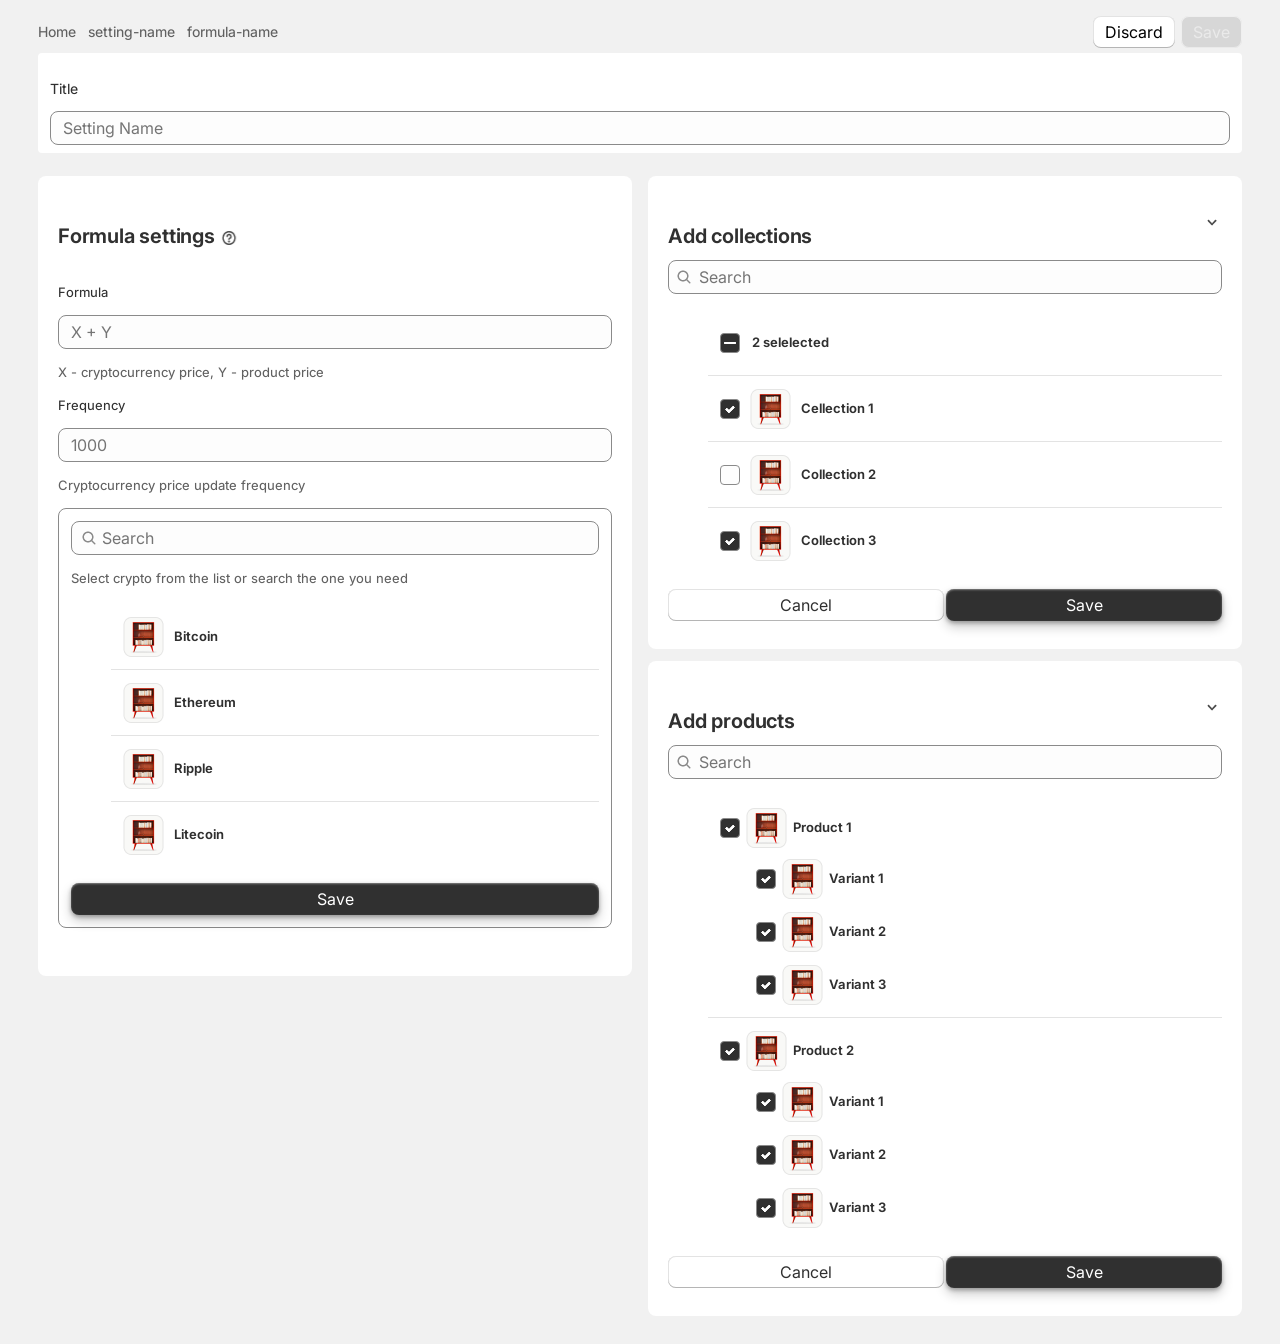
==== formula.html @ 6188654a "feat: зроблено дві сторінки" ====
<!DOCTYPE html>
<html lang="en">
  <head>
    <meta charset="UTF-8" />
    <meta name="viewport" content="width=device-width, initial-scale=1.0" />
    <link rel="stylesheet" href="resources/reset.css" />
    <link rel="stylesheet" href="resources/styles.css" />
    <link
      href="https://fonts.googleapis.com/css2?family=Inter:ital,opsz,wght@0,14..32,100..900;1,14..32,100..900&display=swap"
      rel="stylesheet"
    />
    <title>Formula</title>
  </head>
  <body>
    <div class="container">
      <header class="wrapper">
        <nav class="headers-wrapper">
          <a href="index.html" class="headers">Home</a>
          <a href="settings.html" class="headers">setting-name</a>
          <a href="formula.html" class="headers">formula-name</a>
        </nav>
        <div class="btn-wrapper">
          <button class="btn">Discard</button>
          <button class="btn disabled" disabled>Save</button>
        </div>
      </header>
      <div class="input-wrapper">
        <p class="title">Title</p>
        <input type="text" class="input" placeholder="Setting Name" />
      </div>
      <div class="section">
        <div class="formula">
          <div class="formula-wrapper">
            <h3 class="formula-text">Formula settings</h3>
            <img src="QuestionCircle.png" alt="" class="questioncircle-icon" />
          </div>
          <div class="label">
            <p class="label-text">Formula</p>
            <input type="text" placeholder="X + Y" class="input" />
            <p class="label-bottom-text">
              X - cryptocurrency price, Y - product price
            </p>
          </div>
          <div class="label">
            <p class="label-text">Frequency</p>
            <input type="text" placeholder="1000" class="input" />
            <p class="label-bottom-text">
              Cryptocurrency price update frequency
            </p>
          </div>
          <div class="box">
            <img src="Search icon.png" alt="search icon" class="box-icon" />
            <input type="text" placeholder="Search" class="input box-input" />
            <p class="box-text">
              Select crypto from the list or search the one you need
            </p>
            <ul class="box-list">
              <li class="box-list-item">
                <img src="↪️ Thumbnail.png" alt="thumbnail" />
                <p class="box-list-item-text">Bitcoin</p>
              </li>
              <li class="box-list-item">
                <img src="↪️ Thumbnail.png" alt="thumbnail" />
                <p class="box-list-item-text">Ethereum</p>
              </li>
              <li class="box-list-item">
                <img src="↪️ Thumbnail.png" alt="thumbnail" />
                <p class="box-list-item-text">Ripple</p>
              </li>
              <li class="box-list-item">
                <img src="↪️ Thumbnail.png" alt="thumbnail" />
                <p class="box-list-item-text">Litecoin</p>
              </li>
            </ul>
            <button class="box-btn">Save</button>
          </div>
        </div>
        <div class="inner-section">
          <div class="collections">
            <h3 class="collections-text">Add collections</h3>
            <img src="CaretDown.png" alt="arrow" class="arrow-icon" />
            <img
              src="Search icon.png"
              alt="search icon"
              class="collections-icon"
            />
            <input type="text" placeholder="Search" class="input box-input" />

            <ul class="box-list">
              <li class="box-list-item">
                <div class="checkbox-wrapper">
                  <label class="custom-checkbox">
                    <input type="checkbox" class="checkbox" checked />
                    <span class="line"></span>
                  </label>
                  <p class="box-list-item-text">2 selelected</p>
                </div>
              </li>
              <li class="box-list-item">
                <label class="custom-checkbox">
                  <input type="checkbox" class="checkbox" checked />
                  <span class="checkbox-checkmark"></span>
                </label>
                <img src="↪️ Thumbnail.png" alt="thumbnail" />
                <p class="box-list-item-text">Cellection 1</p>
              </li>
              <li class="box-list-item">
                <label class="custom-checkbox">
                  <input type="checkbox" class="checkbox" />
                  <span class="checkbox-checkmark"></span>
                </label>

                <img src="↪️ Thumbnail.png" alt="thumbnail" />
                <p class="box-list-item-text">Collection 2</p>
              </li>
              <li class="box-list-item">
                <label class="custom-checkbox">
                  <input type="checkbox" class="checkbox" checked />
                  <span class="checkbox-checkmark"></span>
                </label>
                <img src="↪️ Thumbnail.png" alt="thumbnail" />
                <p class="box-list-item-text">Collection 3</p>
              </li>
            </ul>
            <div class="collections-btn-wrapper">
              <button class="collections-btn-cancel">Cancel</button>
              <button class="collections-btn-save">Save</button>
            </div>
          </div>

          <div class="collections">
            <h3 class="collections-text">Add products</h3>
            <img src="CaretDown.png" alt="arrow" class="arrow-icon" />
            <img
              src="Search icon.png"
              alt="search icon"
              class="collections-icon"
            />
            <input type="text" placeholder="Search" class="input box-input" />

            <ul class="product-list">
              <li class="product-list-item">
                <div class="product-box">
                  <label class="custom-checkbox">
                    <input type="checkbox" class="checkbox" checked />
                    <span class="checkbox-checkmark"></span>
                  </label>

                  <img src="↪️ Thumbnail.png" alt="thumbnail" />
                  <p class="box-list-item-text">Product 1</p>
                </div>
                <ul class="variant-products">
                  <li class="variants">
                    <label class="custom-checkbox">
                      <input type="checkbox" class="checkbox" checked />
                      <span class="checkbox-checkmark"></span>
                    </label>
                    <img src="↪️ Thumbnail.png" alt="thumbnail" />
                    <p class="box-list-item-text">Variant 1</p>
                  </li>
                  <li class="variants">
                    <label class="custom-checkbox">
                      <input type="checkbox" class="checkbox" checked />
                      <span class="checkbox-checkmark"></span>
                    </label>
                    <img src="↪️ Thumbnail.png" alt="thumbnail" />
                    <p class="box-list-item-text">Variant 2</p>
                  </li>
                  <li class="variants">
                    <label class="custom-checkbox">
                      <input type="checkbox" class="checkbox" checked />
                      <span class="checkbox-checkmark"></span>
                    </label>
                    <img src="↪️ Thumbnail.png" alt="thumbnail" />
                    <p class="box-list-item-text">Variant 3</p>
                  </li>
                </ul>
              </li>
              <li class="product-list-item">
                <div class="product-box">
                  <label class="custom-checkbox">
                    <input type="checkbox" class="checkbox" checked />
                    <span class="checkbox-checkmark"></span>
                  </label>

                  <img src="↪️ Thumbnail.png" alt="thumbnail" />
                  <p class="box-list-item-text">Product 2</p>
                </div>
                <ul class="variant-products">
                  <li class="variants">
                    <label class="custom-checkbox">
                      <input type="checkbox" class="checkbox" checked />
                      <span class="checkbox-checkmark"></span>
                    </label>
                    <img src="↪️ Thumbnail.png" alt="thumbnail" />
                    <p class="box-list-item-text">Variant 1</p>
                  </li>
                  <li class="variants">
                    <label class="custom-checkbox">
                      <input type="checkbox" class="checkbox" checked />
                      <span class="checkbox-checkmark"></span>
                    </label>
                    <img src="↪️ Thumbnail.png" alt="thumbnail" />
                    <p class="box-list-item-text">Variant 2</p>
                  </li>
                  <li class="variants">
                    <label class="custom-checkbox">
                      <input type="checkbox" class="checkbox" checked />
                      <span class="checkbox-checkmark"></span>
                    </label>
                    <img src="↪️ Thumbnail.png" alt="thumbnail" />
                    <p class="box-list-item-text">Variant 3</p>
                  </li>
                </ul>
              </li>
            </ul>
            <div class="collections-btn-wrapper">
              <button class="collections-btn-cancel">Cancel</button>
              <button class="collections-btn-save">Save</button>
            </div>
          </div>
        </div>
      </div>
    </div>
  </body>
</html>
---- resources/styles.css ----
.setting-item.active1 {
    background-color: #e0f7fa;
}

.delete-button1 {
    /* Delete */

    width: 20px;
    height: 20px;

    /* Inside auto layout */
    flex: none;
    order: 0;
    flex-grow: 0;
}

/* filters */

.menu1 {
    display: flex;
    overflow: hidden;
    flex-direction: row;
    align-items: center;
    padding: 0px;
    background-color: #FFFFFF;
    position: absolute;
    width: 1376px;
    height: 52px;
    left: 32px;
    top: 148px;

    /* shadow-300 */
    box-shadow: 0px 4px 6px -2px rgba(26, 26, 26, 0.2),
        inset 1px 0px 0px rgba(0, 0, 0, 0.13),
        inset -1px 0px 0px rgba(0, 0, 0, 0.13),
        inset 0px -1px 0px rgba(0, 0, 0, 0.17),
        inset 0px 1px 0px rgba(204, 204, 204, 0.5);
    border-radius: 4px;
}

.menu-item1 {
    /* Heading */

    box-sizing: border-box;

    /* Auto layout */
    display: flex;
    flex-direction: row;
    justify-content: center;
    align-items: center;
    padding: 12px 6px;

    width: 165px;
    height: 52px;

    background: #FFFFFF;

    /* Inside auto layout */
    flex: none;
    order: 0;
    flex-grow: 0;
}

.class-bl1 {
    /* Content */

    width: 50px;
    height: 20px;

    /* Body/body-md/underline */
    font-family: 'Inter';
    font-style: normal;
    font-weight: 450;
    font-size: 13px;
    line-height: 20px;
    /* identical to box height, or 154% */
    text-decoration-line: underline;

    color: #005BD3;
    font-variation-settings: 'slnt' 0;


    /* Inside auto layout */
    flex: none;
    order: 0;
    flex-grow: 0;
}

.menu-item1:focus {
    border-bottom: 2px solid #29845A;
}

.list1 {
    /* Data table/none/false */

    /* Auto layout */
    display: flex;
    overflow: hidden;
    flex-direction: column;
    align-items: flex-start;
    padding: 0px;

    position: absolute;
    width: 1376px;
    height: fit-content;
    left: 32px;
    top: 220px;

    /* shadow-300 */
    box-shadow: 0px 4px 6px -2px rgba(26, 26, 26, 0.2), inset 1px 0px 0px rgba(0, 0, 0, 0.13), inset -1px 0px 0px rgba(0, 0, 0, 0.13), inset 0px -1px 0px rgba(0, 0, 0, 0.17), inset 0px 1px 0px rgba(204, 204, 204, 0.5);
    border-radius: 12px;
}

.first-line1 {

    box-sizing: border-box;

    /* Auto layout */
    flex-direction: row;
    align-items: start;
    text-align: left;
    padding: 0px 6px;
    gap: 8px;

    width: 876px;
    height: 44px;

    background: #FFFFFF;
    border-bottom: 1px solid #EBEBEB;

    /* Inside auto layout */
    flex: none;
    order: 2;
    align-self: stretch;
    flex-grow: 0;

}

.second-line1 {
    box-sizing: border-box;

    /* Auto layout */
    flex-direction: row;
    align-items: start;
    text-align: left;
    padding: 0px 6px;
    gap: 8px;

    width: 369px;
    height: 44px;

    background: #FFFFFF;
    border-bottom: 1px solid #EBEBEB;

    /* Inside auto layout */
    flex: none;
    order: 2;
    align-self: stretch;
    flex-grow: 0;

}

.third-line1 {
    /* ↪️ Cell 1 */

    box-sizing: border-box;

    /* Auto layout */
    flex-direction: row;
    justify-content: center;
    align-items: center;
    text-align: center;
    padding: 12px 12px 12px 6px;
    gap: 8px;

    width: 132px;
    height: 44px;

    background: #FFFFFF;
    border-bottom: 1px solid #EBEBEB;

    /* Inside auto layout */
    flex: none;
    order: 2;
    align-self: stretch;
    flex-grow: 0;
}

.table-body1 {

    /* Table */

    /* Auto layout */
    display: flex;
    flex-direction: row;
    align-items: flex-start;
    padding: 0px;

    width: 1376px;
    height: 484px;


    /* Inside auto layout */
    flex: none;
    order: 0;
    align-self: stretch;
    flex-grow: 0;
}

/* Data table/none/false */

.settings1 {
    /* Settings */

    position: absolute;
    width: 98px;
    height: 32px;
    left: 32px;
    top: 96px;

    /* Heading/heading-xl */
    font-style: normal;
    font-weight: 700;
    font-size: 24px;
    line-height: 32px;
    /* identical to box height, or 133% */
    letter-spacing: -0.2px;

    color: #303030;
}

.active-status1 {
    /* Badge */

    /* Auto layout */
    display: flex;
    flex-direction: row;
    justify-content: center;
    align-items: center;
    padding: 2px 8px;

    width: 52px;
    height: 20px;

    background: #CDFEE1;
    border-radius: 8px;

    /* Inside auto layout */
    flex: none;
    order: 0;
    flex-grow: 0;

    /*background-color: #29845A;
    border-radius: 25%;*/

}

.draft-status1 {
    /* Badge */

    /* Auto layout */
    display: flex;
    flex-direction: row;
    justify-content: center;
    align-items: center;
    padding: 2px 8px;

    width: 45px;
    height: 20px;

    background: rgba(0, 0, 0, 0.06);
    border-radius: 8px;

    /* Inside auto layout */
    flex: none;
    order: 0;
    flex-grow: 0;

}


/*lab3*/


body {
    font-family: "Inter", sans-serif;
    font-style: normal;
    background-color: #f1f1f1;
}

.container {
    padding: 0 30px;
    display: flex;
    flex-direction: column;
    gap: 27px;
}

h1 {
    color: #000;
    text-align: center;
    font-size: 24px;
    font-weight: bold;
    line-height: 32px;
    letter-spacing: -0.2px;
    text-align: start;
}

.nav {
    width: 100%;
    background-color: #fff;
    display: flex;
    height: 52px;
    border-radius: 4px;
    box-shadow: 1px 0 0 0 rgba(0, 0, 0, 0.13) inset;
}

.nav-link {
    color: #000;
    display: flex;
    height: 100%;
    align-items: center;
    justify-content: center;
    padding: 10px 36px;
    min-width: 80px;
    white-space: nowrap;
    flex-shrink: 0;
}

.active-link {
    border-bottom: 2px solid #29845a;
}

.table {
    width: 100%;
    background-color: #fff;
    border-radius: 12px;
    border-collapse: collapse;
}

.table-head {
    text-align: left;
    height: 44px;
    font-weight: normal;
}

.table-head:first-child {
    padding-left: 8px;
}

.table-elem {
    height: 44px;
    border-top: 1px solid #e3e3e3;
}

.delete-icon {
    width: 20px;
    height: 20px;
}

.table-link {
    color: #005bd3;
    padding-left: 8px;
}

.delete-button {
    padding-right: 8px;
    width: 40px;
    height: 40px;
}

.status {
    height: 20px;
}

.active {
    background-color: #cdfee1;
    border-radius: 8px;
    width: 52px;
    color: #0c5132;
    padding: 2px 8px;
}

.draft {
    background-color: #f2f2f2;
    border-radius: 8px;
    width: 45px;
    color: #616161;
    padding: 2px 8px;
}

.wrapper {
    margin-top: 10px;
    width: 100%;
    height: 28px;
    display: flex;
    justify-content: space-between;
    align-items: center;
    margin-bottom: -20px;
}

.headers-wrapper {
    display: flex;
    gap: 12px;
}

.headers {
    color: #616161;
    font-size: 14px;
    font-weight: 450;
    line-height: 20px;
}

.btn-wrapper {
    display: flex;
    align-items: center;
    gap: 6px;
}

.btn {
    padding: 6px 12px;
    border-radius: 8px;
    background-color: #fff;
    box-shadow: 0 -1px 0 0 #b5b5b5 inset, -1px 0 0 0 #e3e3e3 inset,
        1px 0 0 0 #e3e3e3 inset, 0 1px 0 0 #e3e3e3 inset;
}

.btn:first-child:hover {
    background-color: #f1f1f1;
    transition-duration: 200ms;
}

.disabled {
    color: #b5b5b5;
    background-color: #000;
    opacity: 0.1;
}

.btn-link {
    color: #fff;
    padding: 6px 12px;
    border-radius: 8px;
    background-color: #fff;
    box-shadow: inset 0 1px 2px rgba(255, 255, 255, 0.4),
        0 2px 4px rgba(0, 0, 0, 0.3), 0 6px 12px rgba(0, 0, 0, 0.2);
    background-color: #303030;
}

.btn-link:hover {
    background-color: #0d0d0d;
    transition-duration: 200ms;
}

.input-wrapper {
    background-color: #fff;
    width: 100%;
    height: 100px;
    border-radius: 4px;
    padding: 12px;
    margin-bottom: 36px;
}

.title {
    margin-bottom: 12px;
    color: #303030;
    font-size: 14px;
    font-weight: 450;
    line-height: 20px;
}

.input {
    display: flex;
    padding: 6px 12px 6px;
    align-items: center;
    align-self: stretch;
    border: 1px solid #8a8a8a;
    border-radius: 8px;
    background-color: #fdfdfd;
    width: 100%;
}

.img-wrapper {
    width: 800px;
    height: 420px;
    background-color: #fff;
    border-radius: 12px;
    margin: auto;
    display: flex;
    flex-direction: column;
    align-items: center;
    padding: 40px 16px 64px;
    margin-bottom: 36px;
}

.text {
    color: #303030;
    font-size: 14px;
    font-weight: 650;
    line-height: 20px;
    margin-bottom: 6px;
}

.img {
    width: 148px;
    margin-bottom: 27px;
}

.little-text {
    color: #303030;
    font-size: 12px;
    font-weight: 450;
    line-height: 16px;
    margin-bottom: 16px;
}

.formulas-wrapper {
    width: 100%;
    border-radius: 8px;
    background-color: #fff;
    padding: 12px;
    margin-bottom: 20px;
}

.h3 {
    color: #303030;
    font-size: 20px;
    font-weight: 650;
    line-height: 24px;
    letter-spacing: -0.2px;
    margin-bottom: 12px;
}

.list-item {
    display: flex;
    justify-content: space-between;
    align-items: center;
    height: 44px;
}

.icons-wrapper {
    display: flex;
    gap: 30px;
}

.section {
    display: flex;
    gap: 16px;
    margin-top: -40px;
    margin-bottom: 20px;
}

.formula {
    width: 50%;
    background-color: #fff;
    border-radius: 8px;
    padding: 28px 20px;
    height: 800px;
}

.formula-wrapper {
    display: flex;
    gap: 4px;
    margin-bottom: 14px;
}

.formula-text {
    color: #303030;
    font-size: 20px;
    font-weight: 650;
    line-height: 24px;
    letter-spacing: -0.2px;
}

.label {
    margin-bottom: 12px;
}

.label-text {
    color: #303030;
    font-size: 13px;
    font-weight: 450;
    line-height: 20px;
}

.label-bottom-text {
    color: #616161;
    font-size: 13px;
    font-weight: 450;
    line-height: 20px;
}

.box {
    padding: 12px;
    border: 1px solid #8a8a8a;
    border-radius: 8px;
    position: relative;
}

.box-text {
    color: #616161;
    font-size: 13px;
    font-weight: 450;
    line-height: 20px;
    margin-bottom: 4px;
}

.box-icon {
    position: absolute;
    top: 19px;
    left: 20px;
}

.box-input {
    padding-left: 30px;
}

.box-list-item {
    display: flex;
    align-items: center;
    gap: 10px;
    padding: 12px;
}

.box-list-item:not(:first-child) {
    border-top: 1px solid #e3e3e3;
}

.box-list-item-text {
    color: #303030;
    font-size: 13px;
    font-weight: 650;
    line-height: 15px;
}

.box-btn {
    width: 100%;
    color: #fff;
    padding: 6px 12px;
    border-radius: 8px;
    background-color: #fff;
    box-shadow: inset 0 1px 2px rgba(255, 255, 255, 0.4),
        0 2px 4px rgba(0, 0, 0, 0.3), 0 6px 12px rgba(0, 0, 0, 0.2);
    background-color: #303030;
}

.box-btn:hover {
    background-color: #0d0d0d;
    transition-duration: 200ms;
}

.inner-section {
    width: 50%;
    display: flex;
    flex-direction: column;
    gap: 12px;
}

.collections {
    width: 100%;
    background-color: #fff;
    border-radius: 8px;
    padding: 28px 20px;
    position: relative;
}

.collections-icon {
    position: absolute;
    margin-top: 20px;
    top: 71px;
    left: 26px;
}

.collections-text {
    color: #303030;
    font-size: 20px;
    font-weight: 650;
    line-height: 24px;
    letter-spacing: -0.2px;
    margin-bottom: 12px;
}

.checkbox-wrapper {
    display: flex;
    gap: 12px;
    align-items: center;
}

.custom-checkbox {
    display: inline-flex;
    position: relative;

}

.line::before {
    content: "";
    position: absolute;
    top: 50%;
    left: 50%;
    width: 12px;
    height: 2px;
    border-radius: 2px;
    background-color: white;
    transform: translate(-50%, -50%);
}

.line {
    width: 20px;
    height: 20px;
    background-color: #fdfdfd;
    border-radius: 4px;
    border: 1px solid #8a8a8a;
    display: flex;
    align-items: center;
    justify-content: center;
    cursor: pointer;
    transition: background 0.3s ease;
}

.line::after {
    content: "";
    width: 12px;
    height: 2px;
    background-color: white;
    border-radius: 1px;
    opacity: 0;
    transition: opacity 0.2s ease;
}

.checkbox:checked+.line {
    background-color: #303030;
}

.custom-checkbox .checkbox:checked+.line::after {
    opacity: 1;
}

.checkbox:checked+.checkbox-checkmark {
    background-color: #303030;
}

.checkbox-checkmark {
    width: 20px;
    height: 20px;
    background-color: #fdfdfd;
    border-radius: 4px;
    border: 1px solid #8a8a8a;
    display: flex;
    align-items: center;
    justify-content: center;
    cursor: pointer;
    transition: background 0.3s ease;
}

.checkbox-checkmark::after {
    content: "";
    width: 6px;
    height: 9px;
    border: solid white;
    border-width: 0 3px 3px 0;
    border-radius: 1px;
    transform: rotate(45deg);
    opacity: 0;
    transition: opacity 0.2s ease;
}

.custom-checkbox .checkbox:checked+.checkbox-checkmark::after {
    opacity: 1;
}

.checkbox {
    display: none;
}

.collections-btn-wrapper {
    display: flex;
    gap: 2px;
}

.collections-btn-cancel {
    width: 100%;
    color: #303030;
    padding: 6px 12px;
    border-radius: 8px;
    background-color: #fff;
    box-shadow: 0 -1px 0 0 #b5b5b5 inset, -1px 0 0 0 #e3e3e3 inset,
        1px 0 0 0 #e3e3e3 inset, 0 1px 0 0 #e3e3e3 inset;
}

.collections-btn-save {
    width: 100%;
    color: #fff;
    padding: 6px 12px;
    border-radius: 8px;
    box-shadow: inset 0 1px 2px rgba(255, 255, 255, 0.4),
        0 2px 4px rgba(0, 0, 0, 0.3), 0 6px 12px rgba(0, 0, 0, 0.2);
    background-color: #303030;
}

.collections-btn-save:hover {
    background-color: #0d0d0d;
    transition-duration: 200ms;
}

.collections-btn-cancel:hover {
    background-color: #ececec;
    transition-duration: 200ms;
}

.arrow-icon {
    position: absolute;
    right: 20px;
    top: 36px;
}

.product-box {
    display: flex;
    gap: 6px;
    align-items: center;
}

.product-list-item {
    display: flex;
    flex-direction: column;
    gap: 10px;
    padding: 12px;
}

.product-list-item:not(:first-child) {
    border-top: 1px solid #e3e3e3;
}

.variant-products {
    padding-left: 36px;
    display: flex;
    flex-direction: column;
    gap: 12px;
}

.variants {
    display: flex;
    gap: 6px;
    align-items: center;
}

.questioncircle-icon {/* QuestionCircle */

    width: 20px;
    height: 20px;
    margin-top: 24px;


    /* Inside auto layout */
    flex: none;
    order: 1;
    flex-grow: 0;
    
}   

.mysearch-icon {/* Search icon */

    width: 20px;
    height: 20px;


    /* Inside auto layout */
    flex: none;
    order: 0;
    flex-grow: 0;}
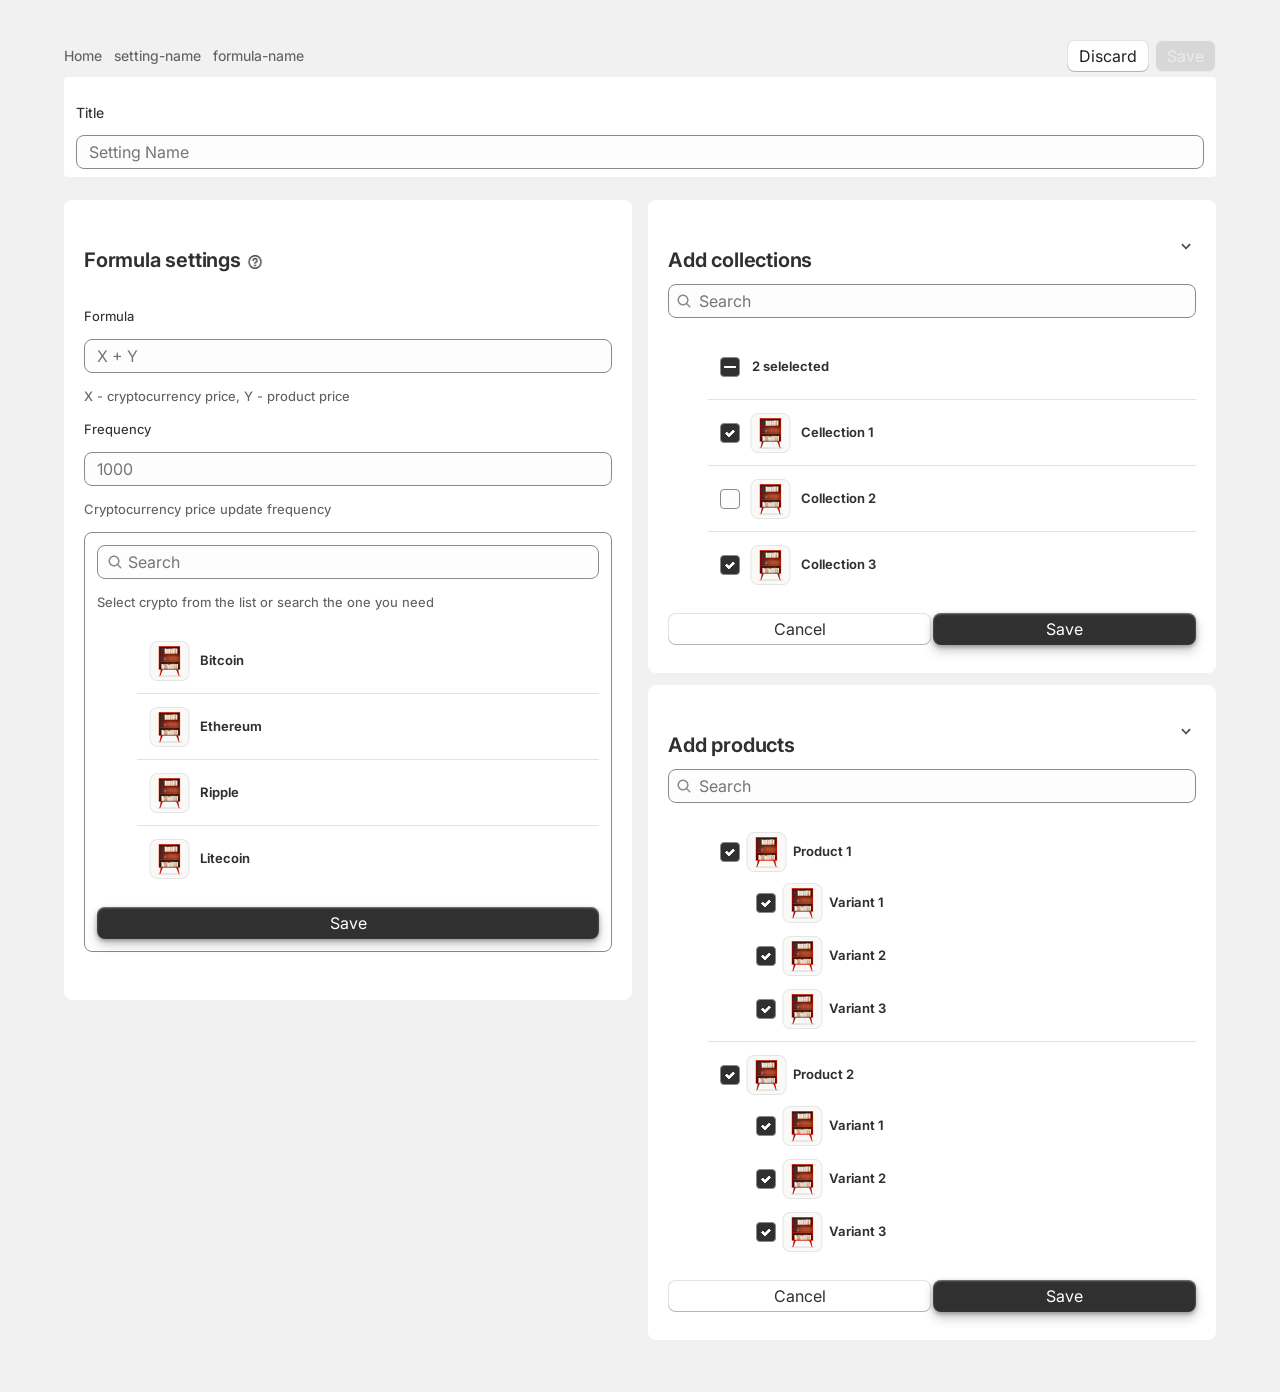
==== commit 99412ea6: "Lab 4: SCSS implementation and responsive design" ====
--- a/formula.html
+++ b/formula.html
@@ -4,7 +4,8 @@
     <meta charset="UTF-8" />
     <meta name="viewport" content="width=device-width, initial-scale=1.0" />
     <link rel="stylesheet" href="resources/reset.css" />
-    <link rel="stylesheet" href="resources/styles.css" />
+    <link rel="stylesheet" href="scss/styles.css" />
+
     <link
       href="https://fonts.googleapis.com/css2?family=Inter:ital,opsz,wght@0,14..32,100..900;1,14..32,100..900&display=swap"
       rel="stylesheet"
@@ -32,7 +33,7 @@
         <div class="formula">
           <div class="formula-wrapper">
             <h3 class="formula-text">Formula settings</h3>
-            <img src="QuestionCircle.png" alt="" class="questioncircle-icon" />
+            <img src="QuestionCircle.png" class="questioncircle-icon" />
           </div>
           <div class="label">
             <p class="label-text">Formula</p>
@@ -78,7 +79,7 @@
         <div class="inner-section">
           <div class="collections">
             <h3 class="collections-text">Add collections</h3>
-            <img src="CaretDown.png" alt="arrow" class="arrow-icon" />
+            <img src="CaretDown.png" class="arrow-icon" />
             <img
               src="Search icon.png"
               alt="search icon"
@@ -130,7 +131,7 @@
 
           <div class="collections">
             <h3 class="collections-text">Add products</h3>
-            <img src="CaretDown.png" alt="arrow" class="arrow-icon" />
+            <img src="CaretDown.png" class="arrow-icon" />
             <img
               src="Search icon.png"
               alt="search icon"
--- a/scss/styles.css
+++ b/scss/styles.css
@@ -0,0 +1,870 @@
+@charset "UTF-8";
+body {
+  font-family: "Roboto", Arial, sans-serif;
+  color: #222;
+  transition: 0.3s all ease;
+}
+body .container {
+  max-width: 1200px;
+  margin: 0 auto;
+  padding: 24px;
+}
+body .container .card {
+  background: #beb7b7;
+  border: 3px solid #2ecc71;
+  border-radius: 8px;
+  box-shadow: 0 2px 8px rgba(0, 0, 0, 0.1);
+  padding: 20px;
+  margin-bottom: 20px;
+}
+
+
+body .container .card p {
+  color: rgb(8.5, 8.5, 8.5);
+}
+body .container .card:hover {
+  background: rgb(209.304, 244.696, 224.312);
+}
+
+@media (max-width: 768px) {
+  .container {
+    padding: 12px;
+  }
+  .container .card {
+    padding: 12px;
+  }
+  .container .card h2 {
+    font-size: clamp(18px, 2vw, 26px);
+  }
+}
+@media (max-width: 480px) {
+  .container {
+    padding: 4px;
+  }
+  .container .card {
+    padding: 8px;
+  }
+  .container .card h2 {
+    font-size: clamp(16px, 2vw, 22px);
+  }
+}
+.setting-item.active1 {
+  background-color: #e0f7fa;
+}
+
+@media (min-width: 768px) {
+  .wrapper {
+    flex-direction: row;
+    justify-content: space-between;
+    align-items: center;
+    margin-bottom: -10px;
+  }
+}
+
+@media (min-width: 1440px) {
+  .wrapper {
+    margin-bottom: -20px;
+  }
+}
+
+/* Маленькі екрани(мобільні пристрої)*/
+@media (max-width: 480px) {
+  .container {
+    grid-template-columns: 1fr;
+    grid-template-rows: auto;
+  }
+}
+.delete-button1 {
+  /* Delete */
+  width: 20px;
+  height: 20px;
+  /* Inside auto layout */
+  flex: none;
+  order: 0;
+  flex-grow: 0;
+}
+
+/* filters */
+.menu1 {
+  display: flex;
+  overflow: hidden;
+  flex-direction: row;
+  align-items: center;
+  padding: 0px;
+  background-color: #FFFFFF;
+  position: absolute;
+  width: 1376px;
+  height: 52px;
+  left: 32px;
+  top: 148px;
+  /* shadow-300 */
+  box-shadow: 0px 4px 6px -2px rgba(26, 26, 26, 0.2), inset 1px 0px 0px rgba(0, 0, 0, 0.13), inset -1px 0px 0px rgba(0, 0, 0, 0.13), inset 0px -1px 0px rgba(0, 0, 0, 0.17), inset 0px 1px 0px rgba(204, 204, 204, 0.5);
+  border-radius: 4px;
+}
+
+.menu-item1 {
+  /* Heading */
+  box-sizing: border-box;
+  /* Auto layout */
+  display: flex;
+  flex-direction: row;
+  justify-content: center;
+  align-items: center;
+  padding: 12px 6px;
+  width: 165px;
+  height: 52px;
+  background: #FFFFFF;
+  /* Inside auto layout */
+  flex: none;
+  order: 0;
+  flex-grow: 0;
+}
+
+.class-bl1 {
+  /* Content */
+  width: 50px;
+  height: 20px;
+  /* Body/body-md/underline */
+  font-family: "Inter";
+  font-style: normal;
+  font-weight: 450;
+  font-size: 13px;
+  line-height: 20px;
+  /* identical to box height, or 154% */
+  text-decoration-line: underline;
+  color: #005BD3;
+  font-variation-settings: "slnt" 0;
+  /* Inside auto layout */
+  flex: none;
+  order: 0;
+  flex-grow: 0;
+}
+
+.menu-item1:focus {
+  border-bottom: 2px solid #29845A;
+}
+
+.list1 {
+  /* Data table/none/false */
+  /* Auto layout */
+  display: flex;
+  overflow: hidden;
+  flex-direction: column;
+  align-items: flex-start;
+  padding: 0px;
+  position: absolute;
+  width: 1376px;
+  height: -moz-fit-content;
+  height: fit-content;
+  left: 32px;
+  top: 220px;
+  /* shadow-300 */
+  box-shadow: 0px 4px 6px -2px rgba(26, 26, 26, 0.2), inset 1px 0px 0px rgba(0, 0, 0, 0.13), inset -1px 0px 0px rgba(0, 0, 0, 0.13), inset 0px -1px 0px rgba(0, 0, 0, 0.17), inset 0px 1px 0px rgba(204, 204, 204, 0.5);
+  border-radius: 12px;
+}
+
+.first-line1 {
+  box-sizing: border-box;
+  /* Auto layout */
+  flex-direction: row;
+  align-items: start;
+  text-align: left;
+  padding: 0px 6px;
+  gap: 8px;
+  width: 876px;
+  height: 44px;
+  background: #FFFFFF;
+  border-bottom: 1px solid #EBEBEB;
+  /* Inside auto layout */
+  flex: none;
+  order: 2;
+  align-self: stretch;
+  flex-grow: 0;
+}
+
+.second-line1 {
+  box-sizing: border-box;
+  /* Auto layout */
+  flex-direction: row;
+  align-items: start;
+  text-align: left;
+  padding: 0px 6px;
+  gap: 8px;
+  width: 369px;
+  height: 44px;
+  background: #FFFFFF;
+  border-bottom: 1px solid #EBEBEB;
+  /* Inside auto layout */
+  flex: none;
+  order: 2;
+  align-self: stretch;
+  flex-grow: 0;
+}
+
+.third-line1 {
+  /* ↪️ Cell 1 */
+  box-sizing: border-box;
+  /* Auto layout */
+  flex-direction: row;
+  justify-content: center;
+  align-items: center;
+  text-align: center;
+  padding: 12px 12px 12px 6px;
+  gap: 8px;
+  width: 132px;
+  height: 44px;
+  background: #FFFFFF;
+  border-bottom: 1px solid #EBEBEB;
+  /* Inside auto layout */
+  flex: none;
+  order: 2;
+  align-self: stretch;
+  flex-grow: 0;
+}
+
+.table-body1 {
+  /* Table */
+  /* Auto layout */
+  display: flex;
+  flex-direction: row;
+  align-items: flex-start;
+  padding: 0px;
+  width: 1376px;
+  height: 484px;
+  /* Inside auto layout */
+  flex: none;
+  order: 0;
+  align-self: stretch;
+  flex-grow: 0;
+}
+
+/* Data table/none/false */
+.settings1 {
+  /* Settings */
+  position: absolute;
+  width: 98px;
+  height: 32px;
+  left: 32px;
+  top: 96px;
+  /* Heading/heading-xl */
+  font-style: normal;
+  font-weight: 700;
+  font-size: 24px;
+  line-height: 32px;
+  /* identical to box height, or 133% */
+  letter-spacing: -0.2px;
+  color: #303030;
+}
+
+.active-status1 {
+  /* Badge */
+  /* Auto layout */
+  display: flex;
+  flex-direction: row;
+  justify-content: center;
+  align-items: center;
+  padding: 2px 8px;
+  width: 52px;
+  height: 20px;
+  background: #CDFEE1;
+  border-radius: 8px;
+  /* Inside auto layout */
+  flex: none;
+  order: 0;
+  flex-grow: 0;
+  /*background-color: #29845A;
+  border-radius: 25%;*/
+}
+
+.draft-status1 {
+  /* Badge */
+  /* Auto layout */
+  display: flex;
+  flex-direction: row;
+  justify-content: center;
+  align-items: center;
+  padding: 2px 8px;
+  width: 45px;
+  height: 20px;
+  background: rgba(0, 0, 0, 0.06);
+  border-radius: 8px;
+  /* Inside auto layout */
+  flex: none;
+  order: 0;
+  flex-grow: 0;
+}
+
+/*lab3*/
+body {
+  font-family: "Inter", sans-serif;
+  font-style: normal;
+  background-color: #f1f1f1;
+}
+
+.container {
+  padding: 0 30px;
+  display: flex;
+  flex-direction: column;
+  gap: 27px;
+}
+
+h1 {
+  color: #000;
+  text-align: center;
+  font-size: 24px;
+  font-weight: bold;
+  line-height: 32px;
+  letter-spacing: -0.2px;
+  text-align: start;
+}
+
+.nav {
+  width: 100%;
+  background-color: #fff;
+  display: flex;
+  height: 52px;
+  border-radius: 4px;
+  box-shadow: 1px 0 0 0 rgba(0, 0, 0, 0.13) inset;
+}
+
+.nav-link {
+  color: #000;
+  display: flex;
+  height: 100%;
+  align-items: center;
+  justify-content: center;
+  padding: 10px 36px;
+  min-width: 80px;
+  white-space: nowrap;
+  flex-shrink: 0;
+}
+
+.active-link {
+  border-bottom: 2px solid #29845a;
+}
+
+.table {
+  width: 100%;
+  background-color: #fff;
+  border-radius: 12px;
+  border-collapse: collapse;
+}
+
+.table-head {
+  text-align: left;
+  height: 44px;
+  font-weight: normal;
+}
+
+.table-head:first-child {
+  padding-left: 8px;
+}
+
+.table-elem {
+  height: 44px;
+  border-top: 1px solid #e3e3e3;
+}
+
+.delete-icon {
+  width: 20px;
+  height: 20px;
+}
+
+.table-link {
+  color: #005bd3;
+  padding-left: 8px;
+}
+
+.delete-button {
+  padding-right: 8px;
+  width: 40px;
+  height: 40px;
+}
+
+.status {
+  height: 20px;
+}
+
+.active {
+  background-color: #cdfee1;
+  border-radius: 8px;
+  width: 52px;
+  color: #0c5132;
+  padding: 2px 8px;
+}
+
+.draft {
+  background-color: #f2f2f2;
+  border-radius: 8px;
+  width: 45px;
+  color: #616161;
+  padding: 2px 8px;
+}
+
+.wrapper {
+  margin-top: 10px;
+  width: 100%;
+  height: 28px;
+  display: flex;
+  justify-content: space-between;
+  align-items: center;
+  margin-bottom: -20px;
+}
+
+.headers-wrapper {
+  display: flex;
+  gap: 12px;
+}
+
+.headers {
+  color: #616161;
+  font-size: 14px;
+  font-weight: 450;
+  line-height: 20px;
+}
+
+.btn-wrapper {
+  display: flex;
+  align-items: center;
+  gap: 6px;
+}
+
+.btn {
+  padding: 6px 12px;
+  border-radius: 8px;
+  background-color: #fff;
+  box-shadow: 0 -1px 0 0 #b5b5b5 inset, -1px 0 0 0 #e3e3e3 inset, 1px 0 0 0 #e3e3e3 inset, 0 1px 0 0 #e3e3e3 inset;
+}
+
+.btn:first-child:hover {
+  background-color: #f1f1f1;
+  transition-duration: 200ms;
+}
+
+.disabled {
+  color: #b5b5b5;
+  background-color: #000;
+  opacity: 0.1;
+}
+
+.btn-link {
+  color: #fff;
+  padding: 6px 12px;
+  border-radius: 8px;
+  background-color: #fff;
+  box-shadow: inset 0 1px 2px rgba(255, 255, 255, 0.4), 0 2px 4px rgba(0, 0, 0, 0.3), 0 6px 12px rgba(0, 0, 0, 0.2);
+  background-color: #303030;
+}
+
+.btn-link:hover {
+  background-color: #0d0d0d;
+  transition-duration: 200ms;
+}
+
+.input-wrapper {
+  background-color: #fff;
+  width: 100%;
+  height: 100px;
+  border-radius: 4px;
+  padding: 12px;
+  margin-bottom: 36px;
+}
+
+.title {
+  margin-bottom: 12px;
+  color: #303030;
+  font-size: 14px;
+  font-weight: 450;
+  line-height: 20px;
+}
+
+.input {
+  display: flex;
+  padding: 6px 12px 6px;
+  align-items: center;
+  align-self: stretch;
+  border: 1px solid #8a8a8a;
+  border-radius: 8px;
+  background-color: #fdfdfd;
+  width: 100%;
+}
+
+.img-wrapper {
+  width: 800px;
+  height: 420px;
+  background-color: #fff;
+  border-radius: 12px;
+  margin: auto;
+  display: flex;
+  flex-direction: column;
+  align-items: center;
+  padding: 40px 16px 64px;
+  margin-bottom: 36px;
+}
+
+.text {
+  color: #303030;
+  font-size: 14px;
+  font-weight: 650;
+  line-height: 20px;
+  margin-bottom: 6px;
+}
+
+.img {
+  width: 148px;
+  margin-bottom: 27px;
+}
+
+.little-text {
+  color: #303030;
+  font-size: 12px;
+  font-weight: 450;
+  line-height: 16px;
+  margin-bottom: 16px;
+}
+
+.formulas-wrapper {
+  width: 100%;
+  border-radius: 8px;
+  background-color: #fff;
+  padding: 12px;
+  margin-bottom: 20px;
+}
+
+.h3 {
+  color: #303030;
+  font-size: 20px;
+  font-weight: 650;
+  line-height: 24px;
+  letter-spacing: -0.2px;
+  margin-bottom: 12px;
+}
+
+.list-item {
+  display: flex;
+  justify-content: space-between;
+  align-items: center;
+  height: 44px;
+}
+
+.icons-wrapper {
+  display: flex;
+  gap: 30px;
+}
+
+.section {
+  display: flex;
+  gap: 16px;
+  margin-top: -40px;
+  margin-bottom: 20px;
+}
+
+.formula {
+  width: 50%;
+  background-color: #fff;
+  border-radius: 8px;
+  padding: 28px 20px;
+  height: 800px;
+}
+
+.formula-wrapper {
+  display: flex;
+  gap: 4px;
+  margin-bottom: 14px;
+}
+
+.formula-text {
+  color: #303030;
+  font-size: 20px;
+  font-weight: 650;
+  line-height: 24px;
+  letter-spacing: -0.2px;
+}
+
+.label {
+  margin-bottom: 12px;
+}
+
+.label-text {
+  color: #303030;
+  font-size: 13px;
+  font-weight: 450;
+  line-height: 20px;
+}
+
+.label-bottom-text {
+  color: #616161;
+  font-size: 13px;
+  font-weight: 450;
+  line-height: 20px;
+}
+
+.box {
+  padding: 12px;
+  border: 1px solid #8a8a8a;
+  border-radius: 8px;
+  position: relative;
+}
+
+.box-text {
+  color: #616161;
+  font-size: 13px;
+  font-weight: 450;
+  line-height: 20px;
+  margin-bottom: 4px;
+}
+
+.box-icon {
+  position: absolute;
+  top: 19px;
+  left: 20px;
+}
+
+.box-input {
+  padding-left: 30px;
+}
+
+.box-list-item {
+  display: flex;
+  align-items: center;
+  gap: 10px;
+  padding: 12px;
+}
+
+.box-list-item:not(:first-child) {
+  border-top: 1px solid #e3e3e3;
+}
+
+.box-list-item-text {
+  color: #303030;
+  font-size: 13px;
+  font-weight: 650;
+  line-height: 15px;
+}
+
+.box-btn {
+  width: 100%;
+  color: #fff;
+  padding: 6px 12px;
+  border-radius: 8px;
+  background-color: #fff;
+  box-shadow: inset 0 1px 2px rgba(255, 255, 255, 0.4), 0 2px 4px rgba(0, 0, 0, 0.3), 0 6px 12px rgba(0, 0, 0, 0.2);
+  background-color: #303030;
+}
+
+.box-btn:hover {
+  background-color: #0d0d0d;
+  transition-duration: 200ms;
+}
+
+.inner-section {
+  width: 50%;
+  display: flex;
+  flex-direction: column;
+  gap: 12px;
+}
+
+.collections {
+  width: 100%;
+  background-color: #fff;
+  border-radius: 8px;
+  padding: 28px 20px;
+  position: relative;
+}
+
+.collections-icon {
+  position: absolute;
+  margin-top: 20px;
+  top: 71px;
+  left: 26px;
+}
+
+.collections-text {
+  color: #303030;
+  font-size: 20px;
+  font-weight: 650;
+  line-height: 24px;
+  letter-spacing: -0.2px;
+  margin-bottom: 12px;
+}
+
+.checkbox-wrapper {
+  display: flex;
+  gap: 12px;
+  align-items: center;
+}
+
+.custom-checkbox {
+  display: inline-flex;
+  position: relative;
+}
+
+.line::before {
+  content: "";
+  position: absolute;
+  top: 50%;
+  left: 50%;
+  width: 12px;
+  height: 2px;
+  border-radius: 2px;
+  background-color: white;
+  transform: translate(-50%, -50%);
+}
+
+.line {
+  width: 20px;
+  height: 20px;
+  background-color: #fdfdfd;
+  border-radius: 4px;
+  border: 1px solid #8a8a8a;
+  display: flex;
+  align-items: center;
+  justify-content: center;
+  cursor: pointer;
+  transition: background 0.3s ease;
+}
+
+.line::after {
+  content: "";
+  width: 12px;
+  height: 2px;
+  background-color: white;
+  border-radius: 1px;
+  opacity: 0;
+  transition: opacity 0.2s ease;
+}
+
+.checkbox:checked + .line {
+  background-color: #303030;
+}
+
+.custom-checkbox .checkbox:checked + .line::after {
+  opacity: 1;
+}
+
+.checkbox:checked + .checkbox-checkmark {
+  background-color: #303030;
+}
+
+.checkbox-checkmark {
+  width: 20px;
+  height: 20px;
+  background-color: #fdfdfd;
+  border-radius: 4px;
+  border: 1px solid #8a8a8a;
+  display: flex;
+  align-items: center;
+  justify-content: center;
+  cursor: pointer;
+  transition: background 0.3s ease;
+}
+
+.checkbox-checkmark::after {
+  content: "";
+  width: 6px;
+  height: 9px;
+  border: solid white;
+  border-width: 0 3px 3px 0;
+  border-radius: 1px;
+  transform: rotate(45deg);
+  opacity: 0;
+  transition: opacity 0.2s ease;
+}
+
+.custom-checkbox .checkbox:checked + .checkbox-checkmark::after {
+  opacity: 1;
+}
+
+.checkbox {
+  display: none;
+}
+
+.collections-btn-wrapper {
+  display: flex;
+  gap: 2px;
+}
+
+.collections-btn-cancel {
+  width: 100%;
+  color: #303030;
+  padding: 6px 12px;
+  border-radius: 8px;
+  background-color: #fff;
+  box-shadow: 0 -1px 0 0 #b5b5b5 inset, -1px 0 0 0 #e3e3e3 inset, 1px 0 0 0 #e3e3e3 inset, 0 1px 0 0 #e3e3e3 inset;
+}
+
+.collections-btn-save {
+  width: 100%;
+  color: #fff;
+  padding: 6px 12px;
+  border-radius: 8px;
+  box-shadow: inset 0 1px 2px rgba(255, 255, 255, 0.4), 0 2px 4px rgba(0, 0, 0, 0.3), 0 6px 12px rgba(0, 0, 0, 0.2);
+  background-color: #303030;
+}
+
+.collections-btn-save:hover {
+  background-color: #0d0d0d;
+  transition-duration: 200ms;
+}
+
+.collections-btn-cancel:hover {
+  background-color: #ececec;
+  transition-duration: 200ms;
+}
+
+.arrow-icon {
+  position: absolute;
+  right: 20px;
+  top: 36px;
+}
+
+.product-box {
+  display: flex;
+  gap: 6px;
+  align-items: center;
+}
+
+.product-list-item {
+  display: flex;
+  flex-direction: column;
+  gap: 10px;
+  padding: 12px;
+}
+
+.product-list-item:not(:first-child) {
+  border-top: 1px solid #e3e3e3;
+}
+
+.variant-products {
+  padding-left: 36px;
+  display: flex;
+  flex-direction: column;
+  gap: 12px;
+}
+
+.variants {
+  display: flex;
+  gap: 6px;
+  align-items: center;
+}
+
+.questioncircle-icon {
+  /* QuestionCircle */
+  width: 20px;
+  height: 20px;
+  margin-top: 24px;
+  /* Inside auto layout */
+  flex: none;
+  order: 1;
+  flex-grow: 0;
+}
+
+.mysearch-icon {
+  /* Search icon */
+  width: 20px;
+  height: 20px;
+  /* Inside auto layout */
+  flex: none;
+  order: 0;
+  flex-grow: 0;
+}/*# sourceMappingURL=styles.css.map */
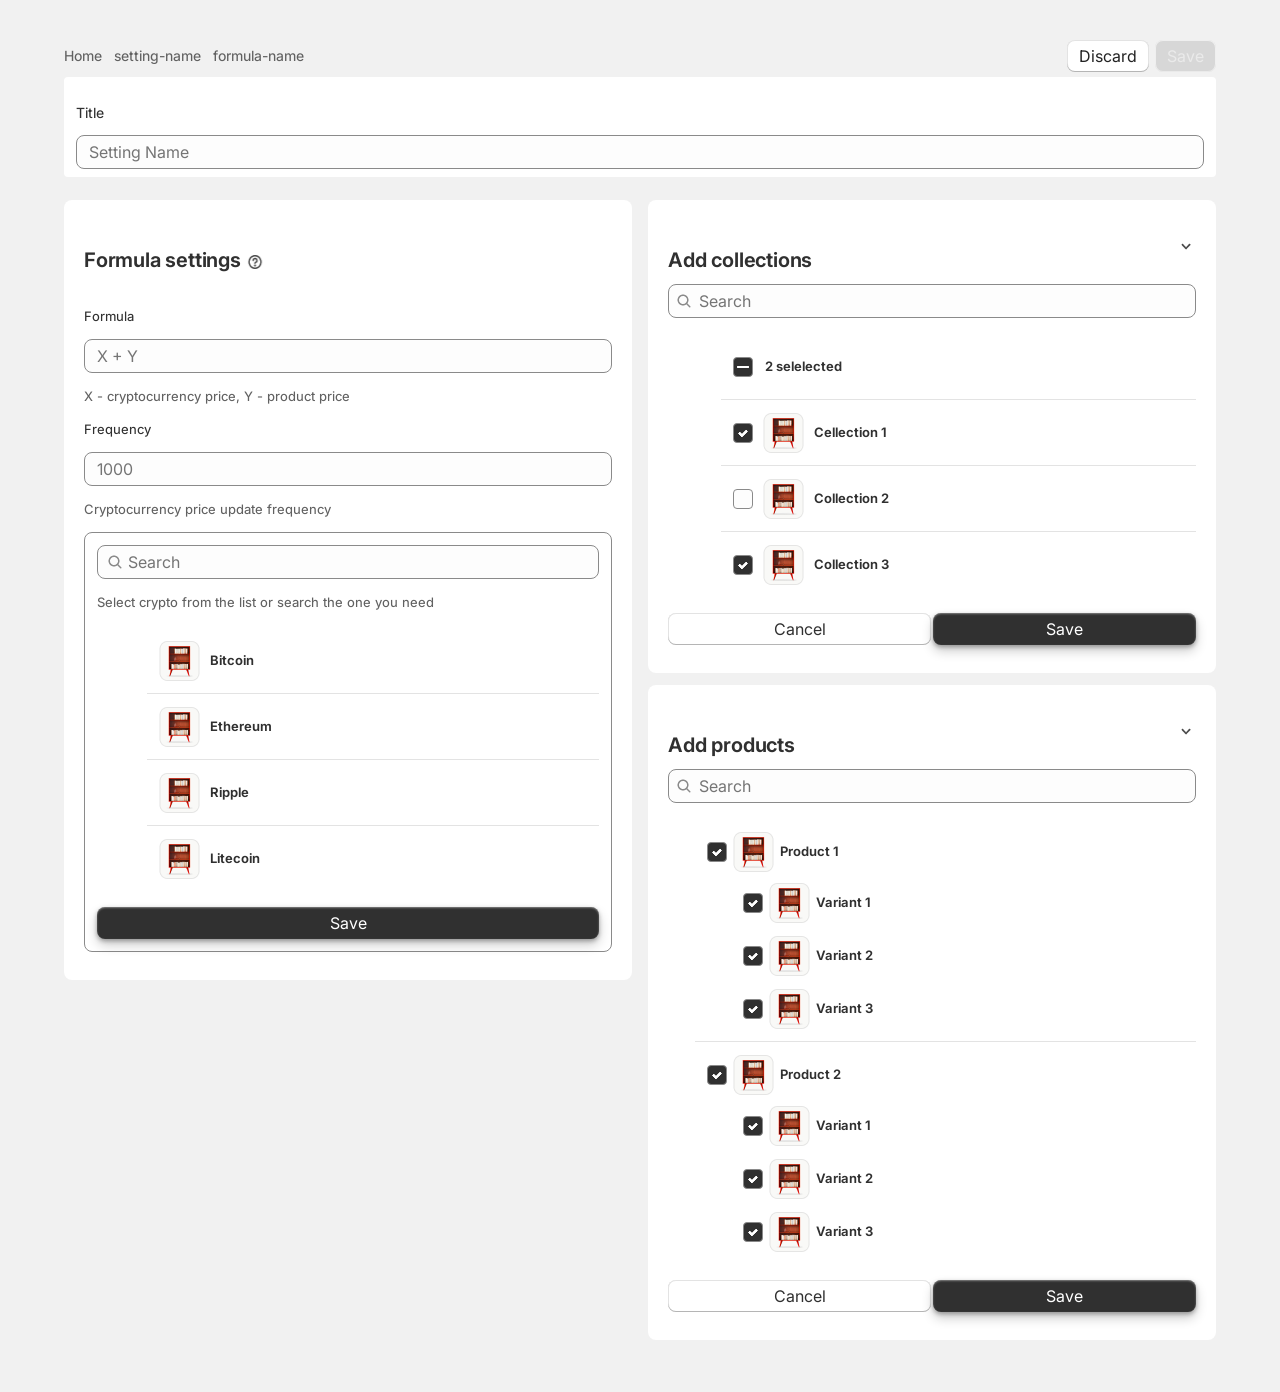
==== commit b1663ca0: "feat: правки для розміру екрана" ====
--- a/formula.html
+++ b/formula.html
@@ -33,7 +33,7 @@
         <div class="formula">
           <div class="formula-wrapper">
             <h3 class="formula-text">Formula settings</h3>
-            <img src="QuestionCircle.png" class="questioncircle-icon" />
+            <img src="QuestionCircle.png" alt="" class="questioncircle-icon" />
           </div>
           <div class="label">
             <p class="label-text">Formula</p>
@@ -79,7 +79,7 @@
         <div class="inner-section">
           <div class="collections">
             <h3 class="collections-text">Add collections</h3>
-            <img src="CaretDown.png" class="arrow-icon" />
+            <img src="CaretDown.png" alt="arrow" class="arrow-icon" />
             <img
               src="Search icon.png"
               alt="search icon"
@@ -131,7 +131,7 @@
 
           <div class="collections">
             <h3 class="collections-text">Add products</h3>
-            <img src="CaretDown.png" class="arrow-icon" />
+            <img src="CaretDown.png" alt="arrow" class="arrow-icon" />
             <img
               src="Search icon.png"
               alt="search icon"
--- a/scss/styles.css
+++ b/scss/styles.css
@@ -1,8 +1,23 @@
-@charset "UTF-8";
+
+
+/*# sourceMappingURL=styles.css.map */
 body {
   font-family: "Roboto", Arial, sans-serif;
+  background: #f5f5f5;
   color: #222;
   transition: 0.3s all ease;
+}
+@media (min-width: 768px) {
+  .container {
+    gap: 20px;
+  }
+}
+
+@media (min-width: 1440px) {
+  .container {
+    padding: 0 30px;
+    gap: 27px;
+  }
 }
 body .container {
   max-width: 1200px;
@@ -10,15 +25,18 @@
   padding: 24px;
 }
 body .container .card {
-  background: #beb7b7;
+  background: #fff;
   border: 3px solid #2ecc71;
   border-radius: 8px;
   box-shadow: 0 2px 8px rgba(0, 0, 0, 0.1);
   padding: 20px;
   margin-bottom: 20px;
 }
-
-
+body .container .card h2 {
+  font-family: "Montserrat", Arial, sans-serif;
+  color: #3498db;
+  font-size: clamp(20px, 2vw, 32px);
+}
 body .container .card p {
   color: rgb(8.5, 8.5, 8.5);
 }
@@ -52,28 +70,6 @@
   background-color: #e0f7fa;
 }
 
-@media (min-width: 768px) {
-  .wrapper {
-    flex-direction: row;
-    justify-content: space-between;
-    align-items: center;
-    margin-bottom: -10px;
-  }
-}
-
-@media (min-width: 1440px) {
-  .wrapper {
-    margin-bottom: -20px;
-  }
-}
-
-/* Маленькі екрани(мобільні пристрої)*/
-@media (max-width: 480px) {
-  .container {
-    grid-template-columns: 1fr;
-    grid-template-rows: auto;
-  }
-}
 .delete-button1 {
   /* Delete */
   width: 20px;
@@ -490,7 +486,7 @@
 }
 
 .img-wrapper {
-  width: 800px;
+  width: 87vw;
   height: 420px;
   background-color: #fff;
   border-radius: 12px;
@@ -564,7 +560,7 @@
   background-color: #fff;
   border-radius: 8px;
   padding: 28px 20px;
-  height: 800px;
+  height: fit-content;
 }
 
 .formula-wrapper {
@@ -604,6 +600,9 @@
   border: 1px solid #8a8a8a;
   border-radius: 8px;
   position: relative;
+  white-space: normal;
+  overflow-wrap: break-word;
+  word-break: break-word;
 }
 
 .box-text {
@@ -613,7 +612,9 @@
   line-height: 20px;
   margin-bottom: 4px;
 }
-
+.box-list{
+  padding-inline-start: 10%;
+}
 .box-icon {
   position: absolute;
   top: 19px;
@@ -817,7 +818,9 @@
   right: 20px;
   top: 36px;
 }
-
+.product-list{
+  padding-inline-start: 5%;
+}
 .product-box {
   display: flex;
   gap: 6px;
